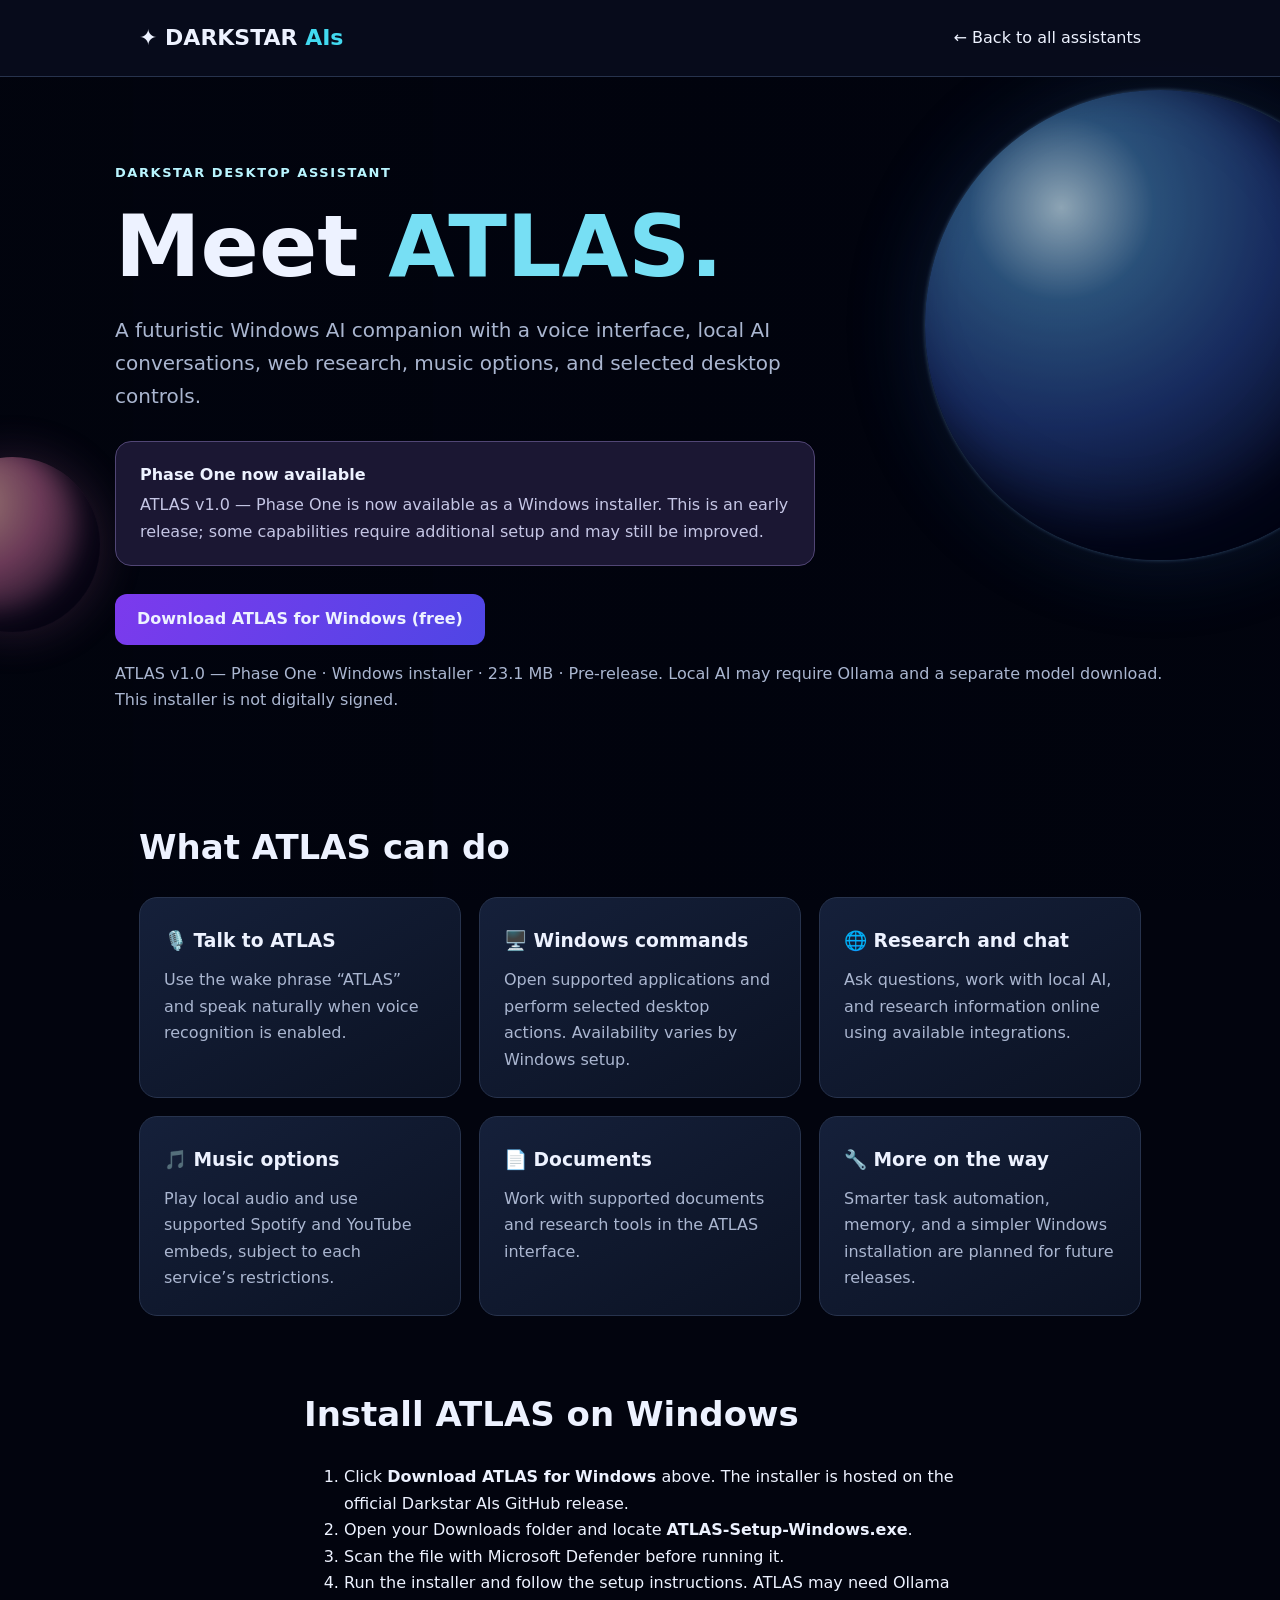
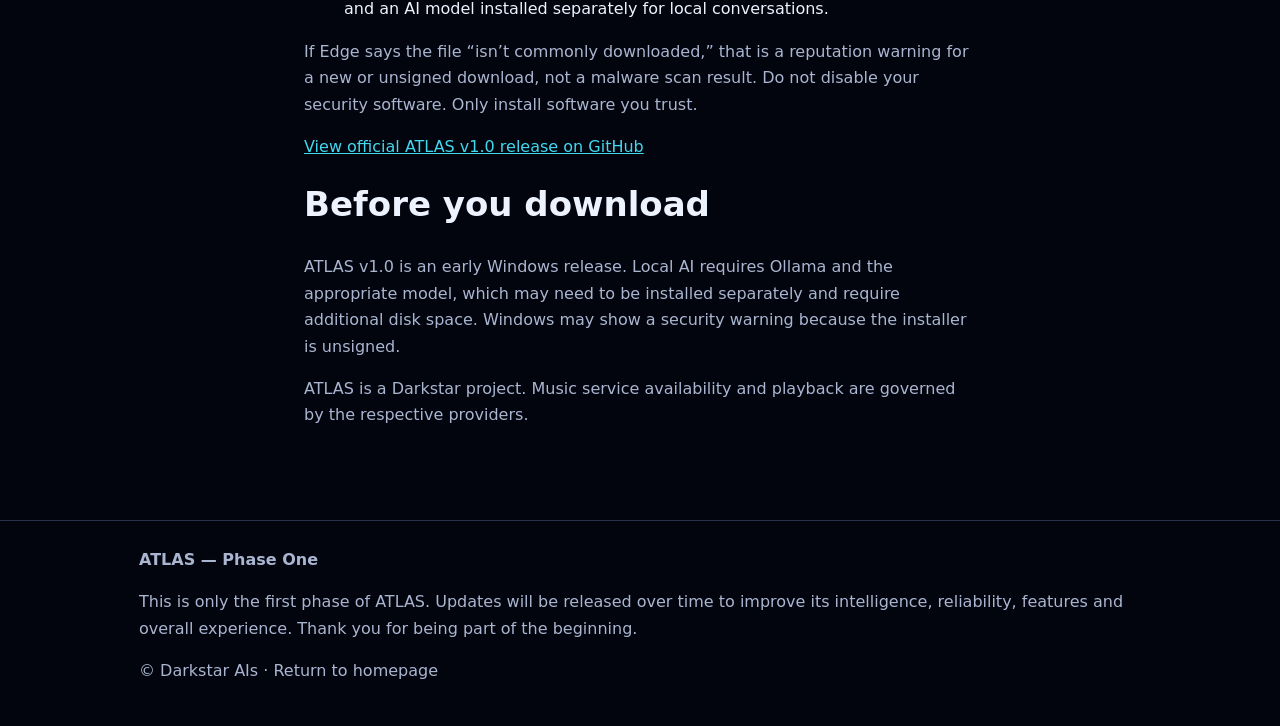
==== atlas.html @ 37f244d8 "Use real Webb nebula photography behind Darkstar site and ATLAS page" ====
<!doctype html>
<html lang="en"><head><meta charset="utf-8"><meta name="viewport" content="width=device-width, initial-scale=1"><meta name="description" content="ATLAS for Windows — the Darkstar desktop AI assistant."><title>ATLAS for Windows | Darkstar AIs</title>
<style>:root{color-scheme:dark;--bg:#060917;--panel:#10182b;--line:#27334d;--cyan:#42d9ef;--muted:#aab6d0}*{box-sizing:border-box}body{margin:0;background:radial-gradient(ellipse at 80% 0%,#241544 0%,transparent 42%),radial-gradient(ellipse at 0% 50%,#092943 0%,transparent 38%),var(--bg);font:16px/1.65 system-ui,Segoe UI,Arial,sans-serif;color:#edf2ff}a{color:inherit;text-decoration:none}.wrap{max-width:1050px;margin:auto;padding:0 24px}header{border-bottom:1px solid var(--line);background:#080d1de8}nav{min-height:76px;display:flex;align-items:center;justify-content:space-between;gap:16px}.brand{font-weight:850;font-size:22px}.brand span{color:var(--cyan)}.button{display:inline-flex;padding:12px 22px;border-radius:12px;background:linear-gradient(120deg,#7c3aed,#4f46e5);font-weight:700}.button.disabled{background:#30384f;color:#c5cadd;cursor:not-allowed}.hero{padding:85px 0 55px}.eyebrow{color:#b9f5ff;font-size:13px;letter-spacing:.12em;font-weight:750;text-transform:uppercase}h1{font-size:clamp(50px,8vw,86px);line-height:1.1;margin:16px 0}h1 span{color:#77dff4}.lead{max-width:700px;font-size:20px;color:var(--muted)}.notice{border:1px solid #514675;border-radius:16px;padding:20px 24px;background:#1b1733;max-width:700px;margin:28px 0}.notice strong{display:block;margin-bottom:4px}.notice p{margin:0;color:#c5c6e5}.grid{display:grid;grid-template-columns:repeat(3,1fr);gap:18px}.card{background:linear-gradient(150deg,#15203a,#0b1223);border:1px solid var(--line);padding:24px;border-radius:18px}.card h3{margin:4px 0 10px}.card p{color:var(--muted);margin:0}section{padding:35px 0}h2{font-size:34px;margin:0 0 22px}.muted{color:var(--muted)}.requirements{max-width:720px}footer{border-top:1px solid var(--line);padding:26px 0;margin-top:40px;color:var(--muted)}@media(max-width:750px){.grid{grid-template-columns:1fr}.hero{padding-top:55px}}
/* Darkstar cosmic background: stars, nebula clouds and two distant planets */
body{background:#02040e;min-height:100vh;isolation:isolate}
body::before{content:"";position:fixed;inset:0;z-index:-1;pointer-events:none;background:
radial-gradient(ellipse 44% 36% at 73% 25%,rgba(112,38,168,.35),transparent 78%),
radial-gradient(ellipse 39% 42% at 17% 62%,rgba(15,94,148,.31),transparent 80%),
radial-gradient(ellipse 30% 22% at 49% 78%,rgba(150,46,110,.17),transparent 80%),
radial-gradient(1px 1px at 9% 13%,#fff 98%,transparent),radial-gradient(2px 2px at 26% 39%,#cdeaff 98%,transparent),radial-gradient(1px 1px at 46% 9%,#fff 98%,transparent),radial-gradient(2px 2px at 67% 52%,#fff 98%,transparent),radial-gradient(1px 1px at 88% 73%,#d4d5ff 98%,transparent),radial-gradient(1px 1px at 35% 84%,#fff 98%,transparent),radial-gradient(1px 1px at 78% 12%,#fff 98%,transparent),radial-gradient(1px 1px at 12% 90%,#fff 98%,transparent);background-size:100% 100%,100% 100%,100% 100%,197px 211px,263px 257px,181px 191px,311px 277px,233px 229px,173px 163px,289px 241px,227px 217px}
body::after{content:"";position:fixed;right:-115px;top:10vh;width:min(38vw,470px);height:min(38vw,470px);min-width:230px;min-height:230px;border-radius:50%;pointer-events:none;z-index:-1;background:radial-gradient(circle at 29% 25%,rgba(187,217,235,.92),rgba(60,115,169,.85) 19%,rgba(30,55,117,.95) 45%,#090f2b 72%);box-shadow:inset -38px -30px 58px #010414,0 0 90px #2d65b044,0 0 4px #8dc6ff77;opacity:.82}
main{position:relative}main::before{content:"";position:absolute;top:380px;left:-75px;width:175px;height:175px;border-radius:50%;z-index:-1;pointer-events:none;background:radial-gradient(circle at 28% 26%,#c89a92,#8e4c70 37%,#25152e 75%);box-shadow:inset -18px -17px 27px #090515,0 0 48px #ac5e9755;opacity:.75}
.card,.panel,.notice{backdrop-filter:blur(8px)}
@media(max-width:720px){body::after{right:-110px;top:14vh;opacity:.45}main::before{opacity:.38}}

/* Photographic nebula background, with dark overlay for accessible text */
body::before{background-image:linear-gradient(90deg,rgba(2,4,14,.77),rgba(2,4,14,.58) 55%,rgba(2,4,14,.72)),url("https://cdn.esawebb.org/archives/images/screen/pillarsofcreation_composite.jpg");background-size:cover;background-position:center center;background-repeat:no-repeat;opacity:.88}
body::after{box-shadow:inset -38px -30px 58px #010414,0 0 90px #2d65b044,0 0 4px #8dc6ff77}
</style></head>
<body><header><div class="wrap"><nav><a class="brand" href="/">✦ DARKSTAR <span>AIs</span></a><a href="/">← Back to all assistants</a></nav></div></header>
<main><div class="wrap hero"><div class="eyebrow">Darkstar desktop assistant</div><h1>Meet <span>ATLAS.</span></h1><p class="lead">A futuristic Windows AI companion with a voice interface, local AI conversations, web research, music options, and selected desktop controls.</p><div class="notice" role="status"><strong>Phase One now available</strong><p>ATLAS v1.0 — Phase One is now available as a Windows installer. This is an early release; some capabilities require additional setup and may still be improved.</p></div><a class="button" href="https://github.com/DarkStar-AIs/darkstar-ais/releases/download/v1.0.0/ATLAS-Setup-Windows.exe" aria-label="Download ATLAS Windows installer from official GitHub release">Download ATLAS for Windows (free)</a><p class="muted">ATLAS v1.0 — Phase One · Windows installer · 23.1 MB · Pre-release. Local AI may require Ollama and a separate model download. This installer is not digitally signed.</p></div>
<section><div class="wrap"><h2>What ATLAS can do</h2><div class="grid"><div class="card"><h3>🎙️ Talk to ATLAS</h3><p>Use the wake phrase “ATLAS” and speak naturally when voice recognition is enabled.</p></div><div class="card"><h3>🖥️ Windows commands</h3><p>Open supported applications and perform selected desktop actions. Availability varies by Windows setup.</p></div><div class="card"><h3>🌐 Research and chat</h3><p>Ask questions, work with local AI, and research information online using available integrations.</p></div><div class="card"><h3>🎵 Music options</h3><p>Play local audio and use supported Spotify and YouTube embeds, subject to each service’s restrictions.</p></div><div class="card"><h3>📄 Documents</h3><p>Work with supported documents and research tools in the ATLAS interface.</p></div><div class="card"><h3>🔧 More on the way</h3><p>Smarter task automation, memory, and a simpler Windows installation are planned for future releases.</p></div></div></div></section>
<section><div class="wrap requirements"><h2>Install ATLAS on Windows</h2><ol><li>Click <strong>Download ATLAS for Windows</strong> above. The installer is hosted on the official Darkstar AIs GitHub release.</li><li>Open your Downloads folder and locate <strong>ATLAS-Setup-Windows.exe</strong>.</li><li>Scan the file with Microsoft Defender before running it.</li><li>Run the installer and follow the setup instructions. ATLAS may need Ollama and an AI model installed separately for local conversations.</li></ol><p class="muted">If Edge says the file “isn’t commonly downloaded,” that is a reputation warning for a new or unsigned download, not a malware scan result. Do not disable your security software. Only install software you trust.</p><p><a href="https://github.com/DarkStar-AIs/darkstar-ais/releases/tag/v1.0.0" target="_blank" rel="noopener noreferrer" style="color:var(--cyan);text-decoration:underline">View official ATLAS v1.0 release on GitHub</a></p><h2>Before you download</h2><p class="muted">ATLAS v1.0 is an early Windows release. Local AI requires Ollama and the appropriate model, which may need to be installed separately and require additional disk space. Windows may show a security warning because the installer is unsigned.</p><p class="muted">ATLAS is a Darkstar project. Music service availability and playback are governed by the respective providers.</p></div></section></main><footer><div class="wrap"><strong>ATLAS — Phase One</strong><p>This is only the first phase of ATLAS. Updates will be released over time to improve its intelligence, reliability, features and overall experience. Thank you for being part of the beginning.</p><p>© Darkstar AIs · <a href="/">Return to homepage</a></p></div></footer></body></html>
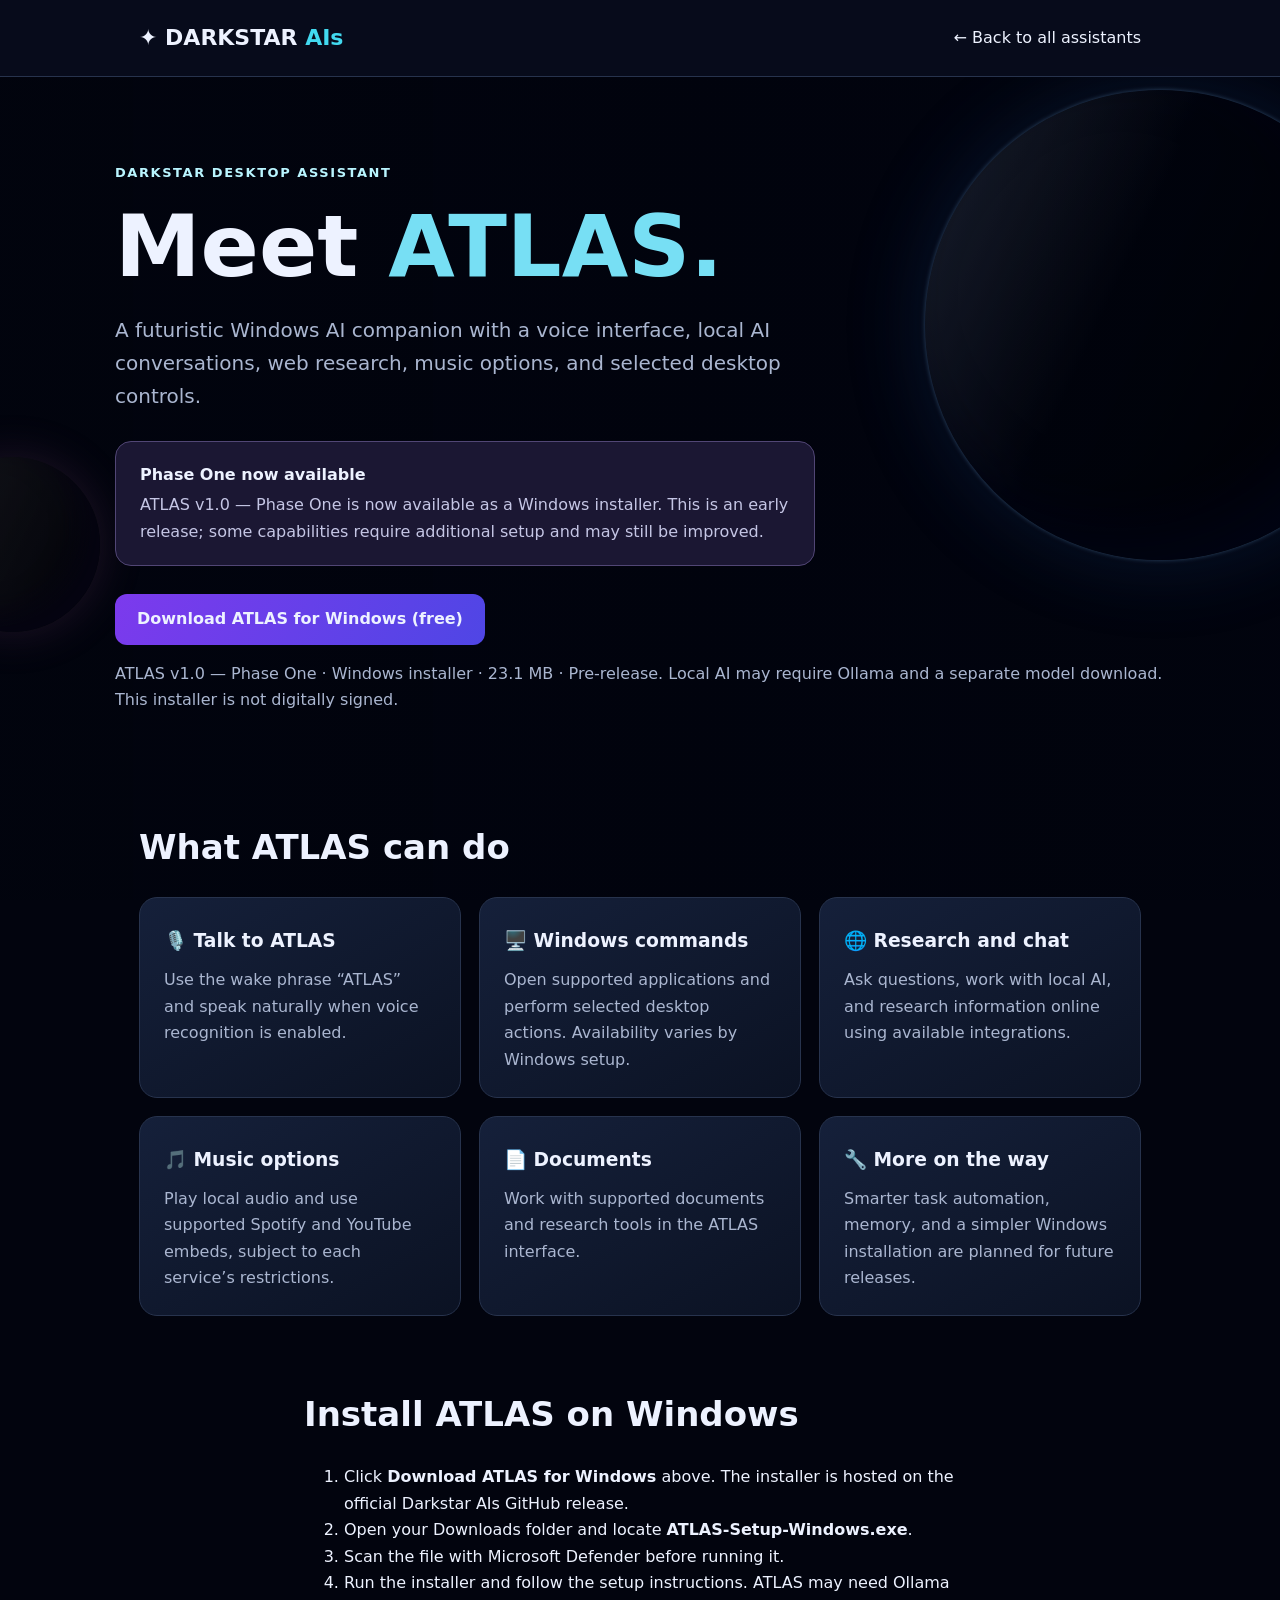
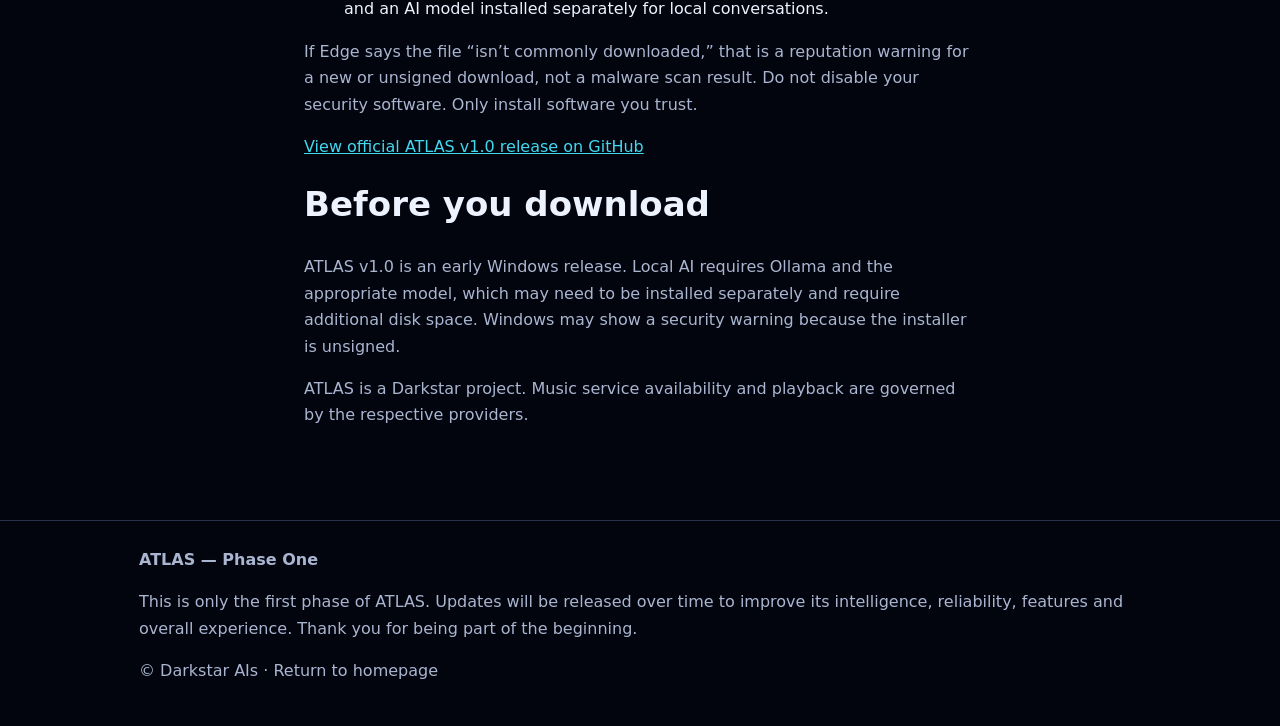
==== commit a370e463: "Replace flat gradient planets with NASA Jupiter photographic textures" ====
--- a/atlas.html
+++ b/atlas.html
@@ -16,6 +16,10 @@
 /* Photographic nebula background, with dark overlay for accessible text */
 body::before{background-image:linear-gradient(90deg,rgba(2,4,14,.77),rgba(2,4,14,.58) 55%,rgba(2,4,14,.72)),url("https://cdn.esawebb.org/archives/images/screen/pillarsofcreation_composite.jpg");background-size:cover;background-position:center center;background-repeat:no-repeat;opacity:.88}
 body::after{box-shadow:inset -38px -30px 58px #010414,0 0 90px #2d65b044,0 0 4px #8dc6ff77}
+
+/* Replace synthetic gradient planets with textured Jupiter imagery */
+body::after{background-image:linear-gradient(115deg,rgba(185,212,247,.20),rgba(0,0,0,.12) 42%,rgba(0,0,0,.83) 92%),url("https://images-assets.nasa.gov/image/PIA01492/PIA01492~orig.jpg");background-size:cover;background-position:center center;opacity:.72}
+main::before{background-image:linear-gradient(115deg,rgba(240,211,179,.15),rgba(0,0,0,.75)),url("https://images-assets.nasa.gov/image/PIA01492/PIA01492~orig.jpg");background-size:cover;background-position:center;opacity:.55}
 </style></head>
 <body><header><div class="wrap"><nav><a class="brand" href="/">✦ DARKSTAR <span>AIs</span></a><a href="/">← Back to all assistants</a></nav></div></header>
 <main><div class="wrap hero"><div class="eyebrow">Darkstar desktop assistant</div><h1>Meet <span>ATLAS.</span></h1><p class="lead">A futuristic Windows AI companion with a voice interface, local AI conversations, web research, music options, and selected desktop controls.</p><div class="notice" role="status"><strong>Phase One now available</strong><p>ATLAS v1.0 — Phase One is now available as a Windows installer. This is an early release; some capabilities require additional setup and may still be improved.</p></div><a class="button" href="https://github.com/DarkStar-AIs/darkstar-ais/releases/download/v1.0.0/ATLAS-Setup-Windows.exe" aria-label="Download ATLAS Windows installer from official GitHub release">Download ATLAS for Windows (free)</a><p class="muted">ATLAS v1.0 — Phase One · Windows installer · 23.1 MB · Pre-release. Local AI may require Ollama and a separate model download. This installer is not digitally signed.</p></div>
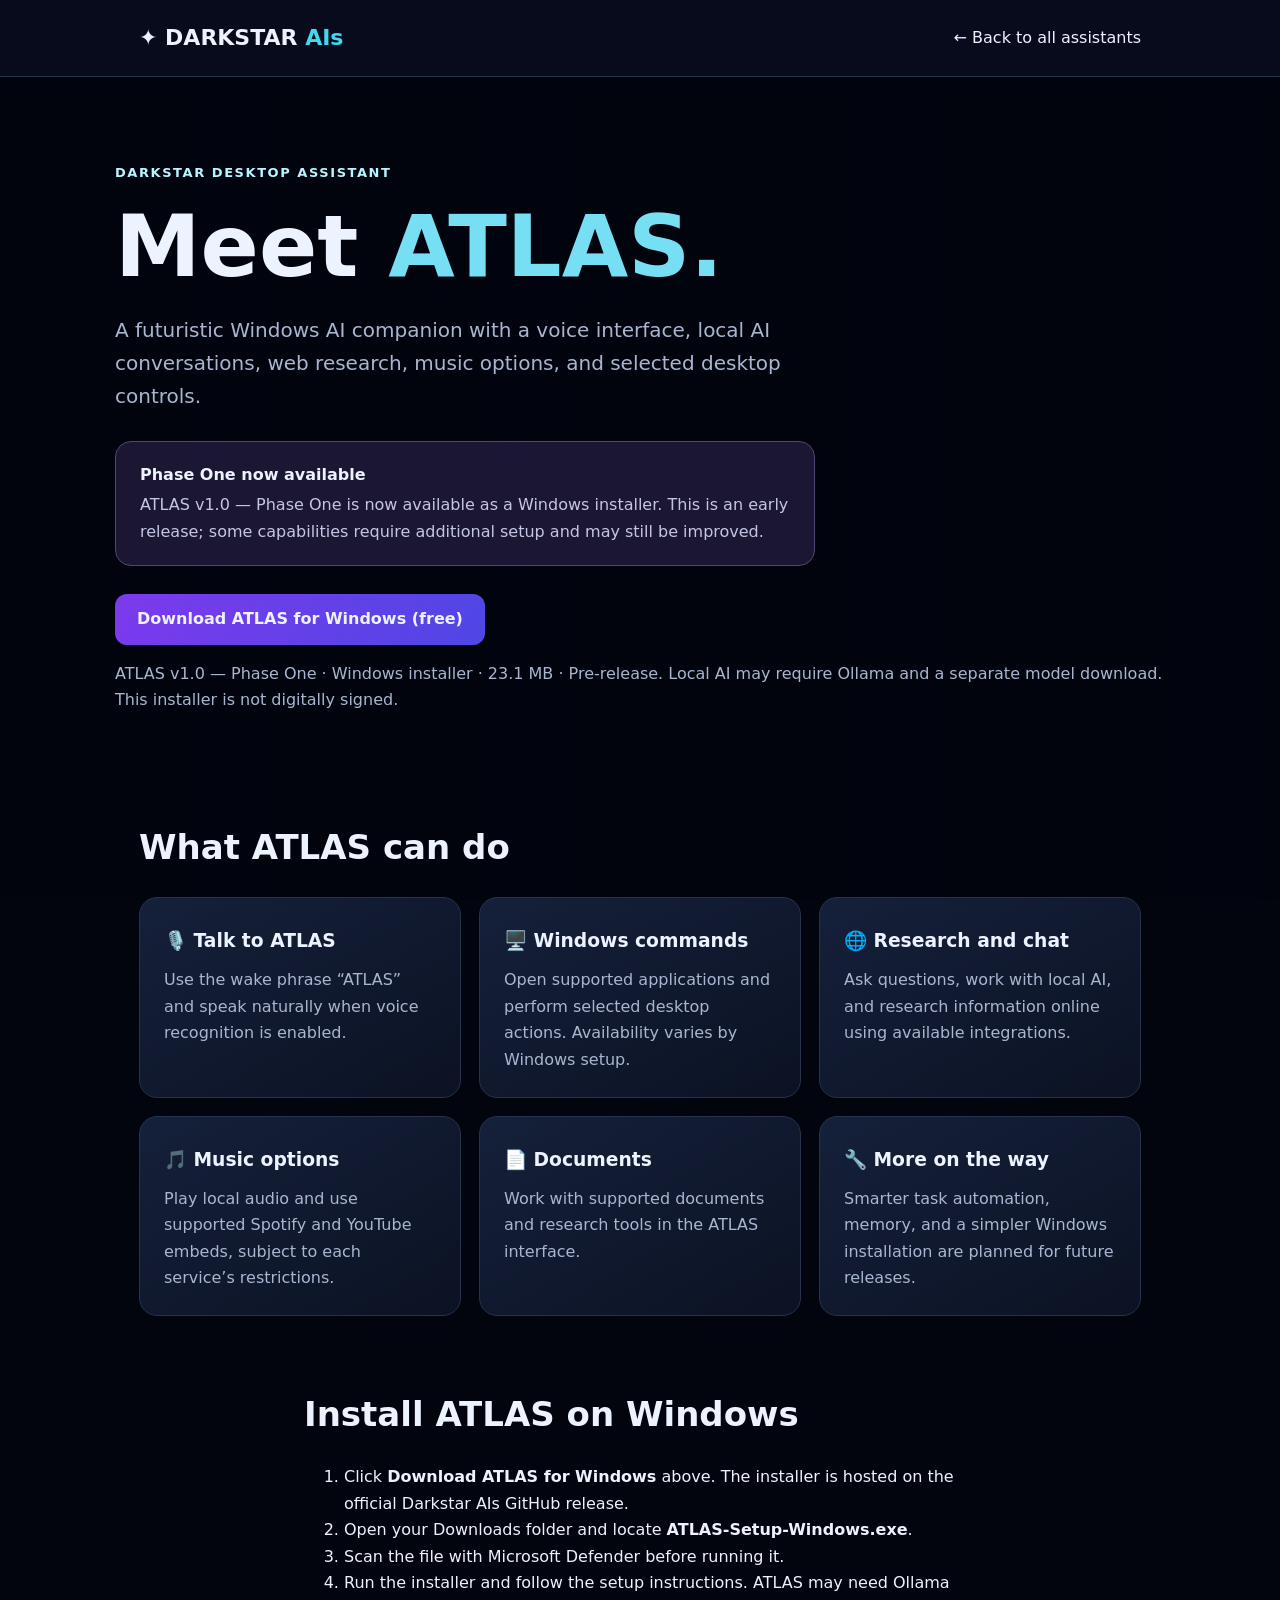
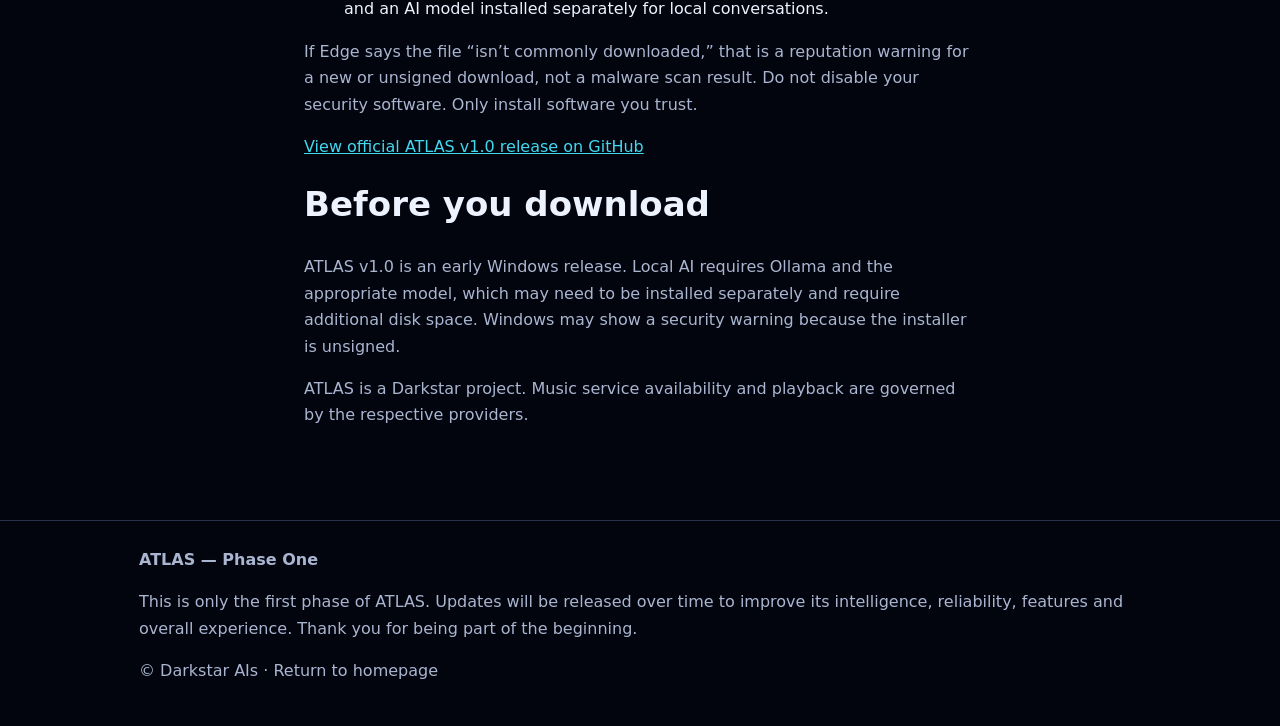
==== commit a2a2e0e1: "Remove broken CSS planets and black halos; keep clean photorealistic nebula background" ====
--- a/atlas.html
+++ b/atlas.html
@@ -1,25 +1,12 @@
 <!doctype html>
 <html lang="en"><head><meta charset="utf-8"><meta name="viewport" content="width=device-width, initial-scale=1"><meta name="description" content="ATLAS for Windows — the Darkstar desktop AI assistant."><title>ATLAS for Windows | Darkstar AIs</title>
 <style>:root{color-scheme:dark;--bg:#060917;--panel:#10182b;--line:#27334d;--cyan:#42d9ef;--muted:#aab6d0}*{box-sizing:border-box}body{margin:0;background:radial-gradient(ellipse at 80% 0%,#241544 0%,transparent 42%),radial-gradient(ellipse at 0% 50%,#092943 0%,transparent 38%),var(--bg);font:16px/1.65 system-ui,Segoe UI,Arial,sans-serif;color:#edf2ff}a{color:inherit;text-decoration:none}.wrap{max-width:1050px;margin:auto;padding:0 24px}header{border-bottom:1px solid var(--line);background:#080d1de8}nav{min-height:76px;display:flex;align-items:center;justify-content:space-between;gap:16px}.brand{font-weight:850;font-size:22px}.brand span{color:var(--cyan)}.button{display:inline-flex;padding:12px 22px;border-radius:12px;background:linear-gradient(120deg,#7c3aed,#4f46e5);font-weight:700}.button.disabled{background:#30384f;color:#c5cadd;cursor:not-allowed}.hero{padding:85px 0 55px}.eyebrow{color:#b9f5ff;font-size:13px;letter-spacing:.12em;font-weight:750;text-transform:uppercase}h1{font-size:clamp(50px,8vw,86px);line-height:1.1;margin:16px 0}h1 span{color:#77dff4}.lead{max-width:700px;font-size:20px;color:var(--muted)}.notice{border:1px solid #514675;border-radius:16px;padding:20px 24px;background:#1b1733;max-width:700px;margin:28px 0}.notice strong{display:block;margin-bottom:4px}.notice p{margin:0;color:#c5c6e5}.grid{display:grid;grid-template-columns:repeat(3,1fr);gap:18px}.card{background:linear-gradient(150deg,#15203a,#0b1223);border:1px solid var(--line);padding:24px;border-radius:18px}.card h3{margin:4px 0 10px}.card p{color:var(--muted);margin:0}section{padding:35px 0}h2{font-size:34px;margin:0 0 22px}.muted{color:var(--muted)}.requirements{max-width:720px}footer{border-top:1px solid var(--line);padding:26px 0;margin-top:40px;color:var(--muted)}@media(max-width:750px){.grid{grid-template-columns:1fr}.hero{padding-top:55px}}
-/* Darkstar cosmic background: stars, nebula clouds and two distant planets */
+/* Darkstar deep-space photography: remove all artificial planet circles. */
 body{background:#02040e;min-height:100vh;isolation:isolate}
-body::before{content:"";position:fixed;inset:0;z-index:-1;pointer-events:none;background:
-radial-gradient(ellipse 44% 36% at 73% 25%,rgba(112,38,168,.35),transparent 78%),
-radial-gradient(ellipse 39% 42% at 17% 62%,rgba(15,94,148,.31),transparent 80%),
-radial-gradient(ellipse 30% 22% at 49% 78%,rgba(150,46,110,.17),transparent 80%),
-radial-gradient(1px 1px at 9% 13%,#fff 98%,transparent),radial-gradient(2px 2px at 26% 39%,#cdeaff 98%,transparent),radial-gradient(1px 1px at 46% 9%,#fff 98%,transparent),radial-gradient(2px 2px at 67% 52%,#fff 98%,transparent),radial-gradient(1px 1px at 88% 73%,#d4d5ff 98%,transparent),radial-gradient(1px 1px at 35% 84%,#fff 98%,transparent),radial-gradient(1px 1px at 78% 12%,#fff 98%,transparent),radial-gradient(1px 1px at 12% 90%,#fff 98%,transparent);background-size:100% 100%,100% 100%,100% 100%,197px 211px,263px 257px,181px 191px,311px 277px,233px 229px,173px 163px,289px 241px,227px 217px}
-body::after{content:"";position:fixed;right:-115px;top:10vh;width:min(38vw,470px);height:min(38vw,470px);min-width:230px;min-height:230px;border-radius:50%;pointer-events:none;z-index:-1;background:radial-gradient(circle at 29% 25%,rgba(187,217,235,.92),rgba(60,115,169,.85) 19%,rgba(30,55,117,.95) 45%,#090f2b 72%);box-shadow:inset -38px -30px 58px #010414,0 0 90px #2d65b044,0 0 4px #8dc6ff77;opacity:.82}
-main{position:relative}main::before{content:"";position:absolute;top:380px;left:-75px;width:175px;height:175px;border-radius:50%;z-index:-1;pointer-events:none;background:radial-gradient(circle at 28% 26%,#c89a92,#8e4c70 37%,#25152e 75%);box-shadow:inset -18px -17px 27px #090515,0 0 48px #ac5e9755;opacity:.75}
+body::before{content:"";position:fixed;inset:0;z-index:-1;pointer-events:none;background:linear-gradient(90deg,rgba(2,4,14,.77),rgba(2,4,14,.58) 55%,rgba(2,4,14,.72)),url("https://cdn.esawebb.org/archives/images/screen/pillarsofcreation_composite.jpg") center center / cover no-repeat;opacity:.9}
+body::after,main::before{content:none!important;display:none!important}
+main{position:relative}
 .card,.panel,.notice{backdrop-filter:blur(8px)}
-@media(max-width:720px){body::after{right:-110px;top:14vh;opacity:.45}main::before{opacity:.38}}
-
-/* Photographic nebula background, with dark overlay for accessible text */
-body::before{background-image:linear-gradient(90deg,rgba(2,4,14,.77),rgba(2,4,14,.58) 55%,rgba(2,4,14,.72)),url("https://cdn.esawebb.org/archives/images/screen/pillarsofcreation_composite.jpg");background-size:cover;background-position:center center;background-repeat:no-repeat;opacity:.88}
-body::after{box-shadow:inset -38px -30px 58px #010414,0 0 90px #2d65b044,0 0 4px #8dc6ff77}
-
-/* Replace synthetic gradient planets with textured Jupiter imagery */
-body::after{background-image:linear-gradient(115deg,rgba(185,212,247,.20),rgba(0,0,0,.12) 42%,rgba(0,0,0,.83) 92%),url("https://images-assets.nasa.gov/image/PIA01492/PIA01492~orig.jpg");background-size:cover;background-position:center center;opacity:.72}
-main::before{background-image:linear-gradient(115deg,rgba(240,211,179,.15),rgba(0,0,0,.75)),url("https://images-assets.nasa.gov/image/PIA01492/PIA01492~orig.jpg");background-size:cover;background-position:center;opacity:.55}
 </style></head>
 <body><header><div class="wrap"><nav><a class="brand" href="/">✦ DARKSTAR <span>AIs</span></a><a href="/">← Back to all assistants</a></nav></div></header>
 <main><div class="wrap hero"><div class="eyebrow">Darkstar desktop assistant</div><h1>Meet <span>ATLAS.</span></h1><p class="lead">A futuristic Windows AI companion with a voice interface, local AI conversations, web research, music options, and selected desktop controls.</p><div class="notice" role="status"><strong>Phase One now available</strong><p>ATLAS v1.0 — Phase One is now available as a Windows installer. This is an early release; some capabilities require additional setup and may still be improved.</p></div><a class="button" href="https://github.com/DarkStar-AIs/darkstar-ais/releases/download/v1.0.0/ATLAS-Setup-Windows.exe" aria-label="Download ATLAS Windows installer from official GitHub release">Download ATLAS for Windows (free)</a><p class="muted">ATLAS v1.0 — Phase One · Windows installer · 23.1 MB · Pre-release. Local AI may require Ollama and a separate model download. This installer is not digitally signed.</p></div>
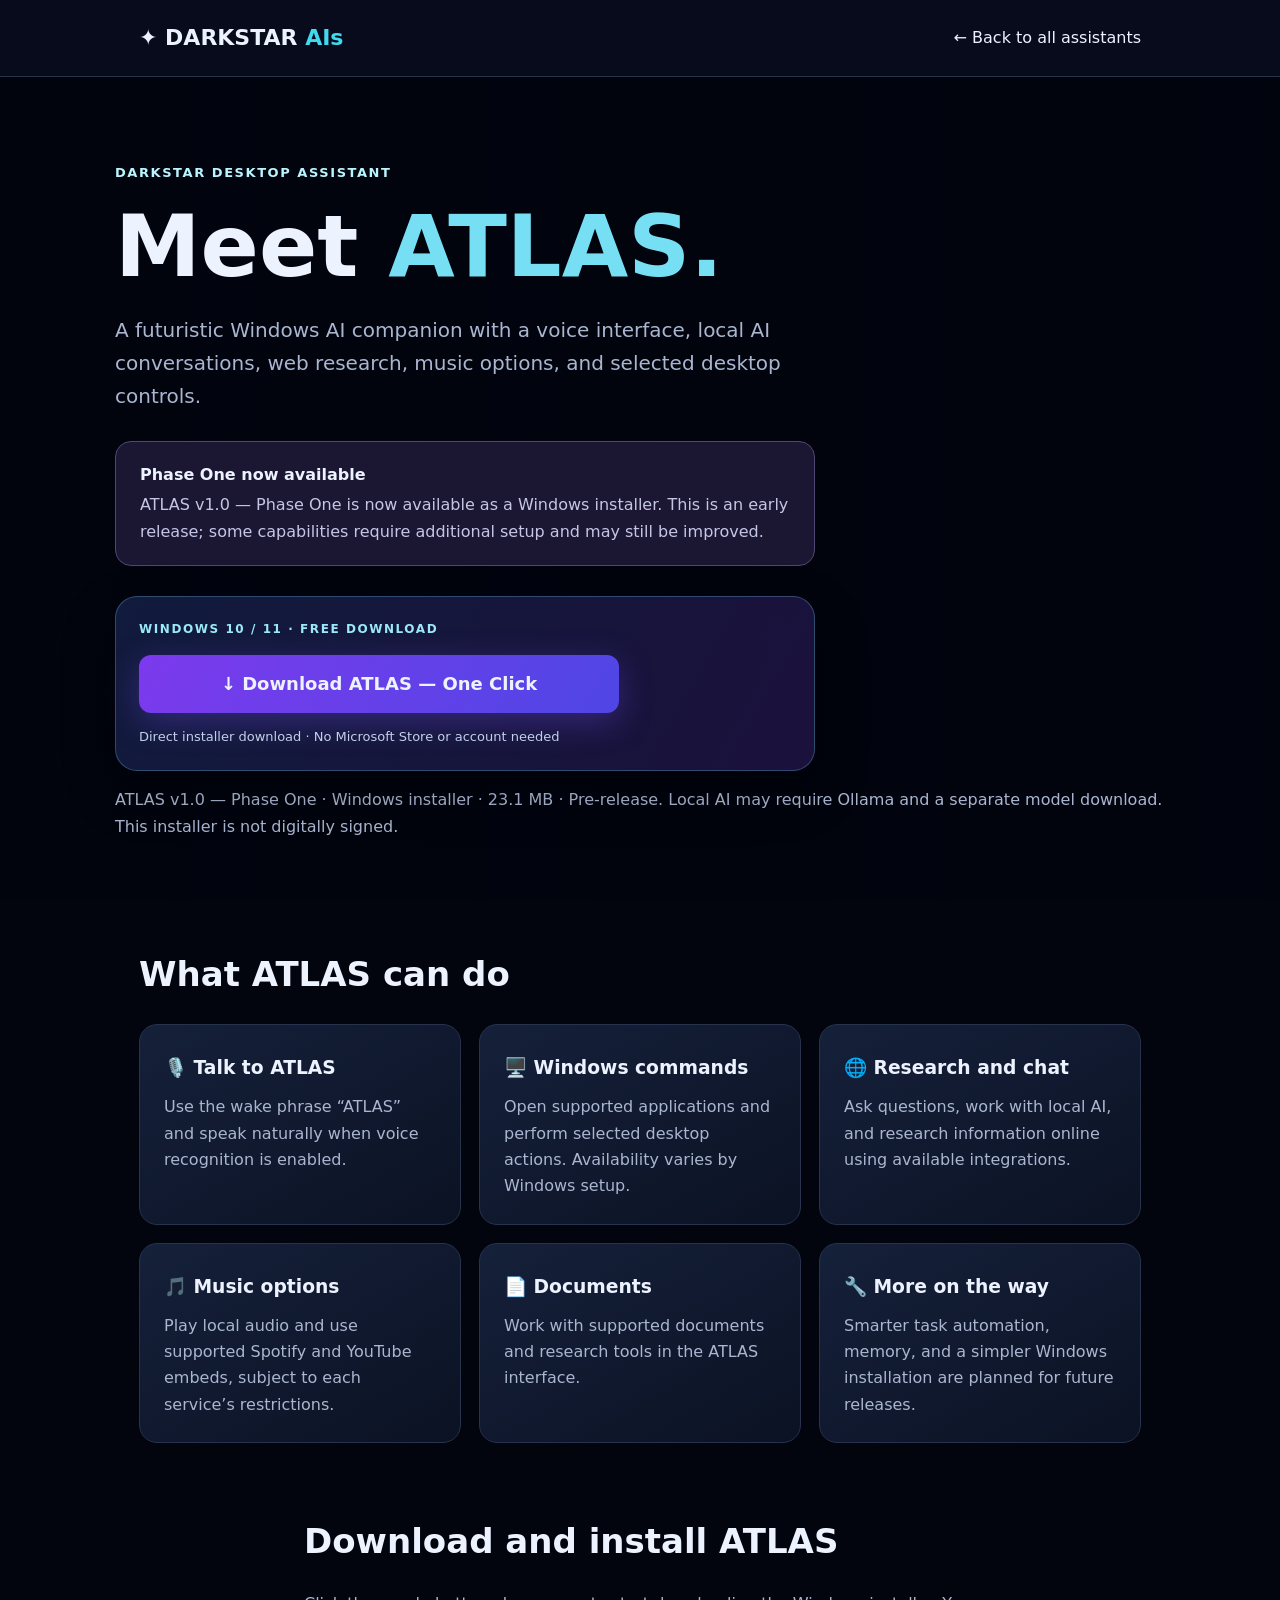
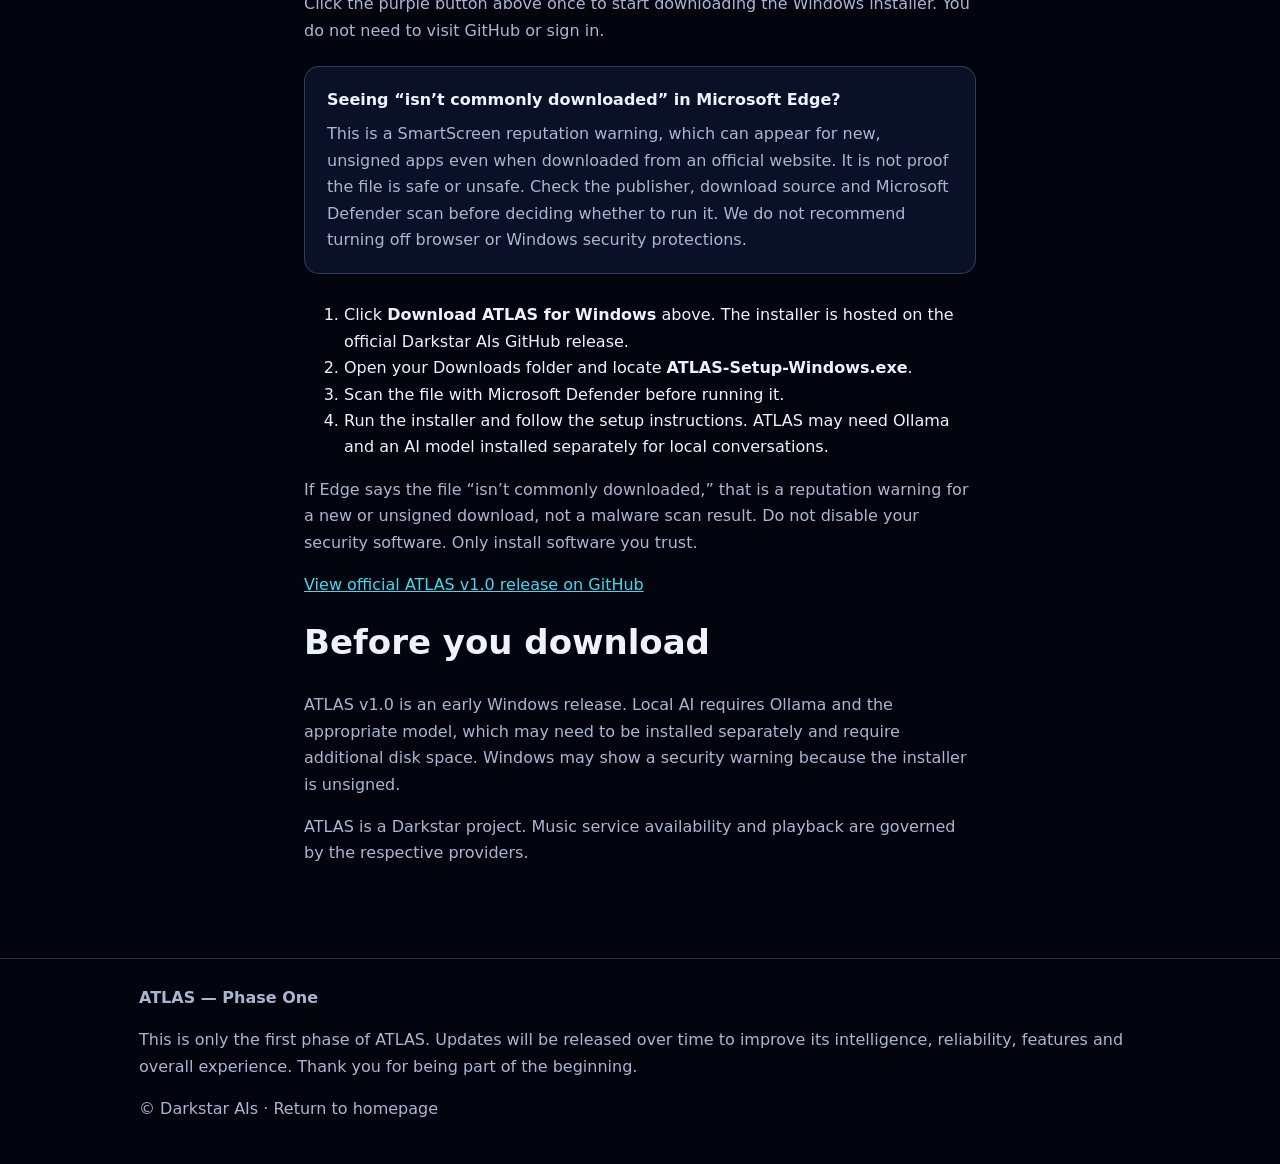
==== commit f5a81498: "Improve ATLAS one-click installer download UI and SmartScreen guidance" ====
--- a/atlas.html
+++ b/atlas.html
@@ -7,8 +7,35 @@
 body::after,main::before{content:none!important;display:none!important}
 main{position:relative}
 .card,.panel,.notice{backdrop-filter:blur(8px)}
+
+/* Actual planet photography: Jupiter and Apollo 17 Earth, no synthetic circles or dark borders. */
+body::after{content:"";display:block!important;position:fixed;right:-110px;top:12vh;width:clamp(290px,38vw,520px);aspect-ratio:1;z-index:-1;pointer-events:none;background:url("https://upload.wikimedia.org/wikipedia/commons/e/e2/Jupiter.jpg") center/cover no-repeat;mask-image:radial-gradient(circle at center,#000 0 42%,transparent 47%);-webkit-mask-image:radial-gradient(circle at center,#000 0 42%,transparent 47%);opacity:.86;filter:drop-shadow(0 0 16px rgba(250,200,160,.2))}
+main::before{content:"";display:block!important;position:absolute;left:-85px;top:390px;width:210px;aspect-ratio:1;z-index:-1;pointer-events:none;background:url("https://upload.wikimedia.org/wikipedia/commons/9/97/The_Earth_seen_from_Apollo_17.jpg") center/cover no-repeat;mask-image:radial-gradient(circle at center,#000 0 42%,transparent 47%);-webkit-mask-image:radial-gradient(circle at center,#000 0 42%,transparent 47%);opacity:.82}
+@media(max-width:720px){body::after{right:-130px;top:18vh;opacity:.56}main::before{left:-100px;opacity:.6}}
+
+/* Planet visibility fix: keep photographic planets above page background but behind content. */
+body{isolation:auto!important;position:relative}
+body::before{z-index:0!important}
+body::after{z-index:0!important;display:block!important;content:""!important;position:fixed!important;right:-85px!important;top:14vh!important;width:clamp(280px,34vw,470px)!important;height:clamp(280px,34vw,470px)!important;border-radius:50%!important;background-image:url("https://upload.wikimedia.org/wikipedia/commons/e/e2/Jupiter.jpg")!important;background-position:center!important;background-size:cover!important;opacity:.94!important;mask-image:radial-gradient(circle,#000 0 46%,transparent 49%)!important;-webkit-mask-image:radial-gradient(circle,#000 0 46%,transparent 49%)!important}
+body>header,body>main,body>footer{position:relative;z-index:1}
+main::before{z-index:0!important;display:block!important;content:""!important;position:absolute!important;top:330px!important;left:-90px!important;width:220px!important;height:220px!important;border-radius:50%!important;background-image:url("https://upload.wikimedia.org/wikipedia/commons/9/97/The_Earth_seen_from_Apollo_17.jpg")!important;background-position:center!important;background-size:cover!important;opacity:.9!important;mask-image:radial-gradient(circle,#000 0 46%,transparent 49%)!important;-webkit-mask-image:radial-gradient(circle,#000 0 46%,transparent 49%)!important}
+main>.wrap,main>section{position:relative;z-index:1}
+@media(max-width:720px){body::after{right:-150px!important;opacity:.6!important}main::before{left:-125px!important;opacity:.65!important}}
+
+/* Planet removal: retain nebula photography only. */
+body::after,main::before{content:none!important;display:none!important;background:none!important}
+
+/* One-click installer presentation */
+.download-box{max-width:700px;margin:30px 0 16px;padding:23px;border-radius:22px;border:1px solid rgba(119,213,244,.28);background:linear-gradient(120deg,rgba(19,30,66,.9),rgba(31,20,69,.85));box-shadow:0 20px 55px rgba(0,0,0,.24);backdrop-filter:blur(12px)}
+.download-kicker{font-size:12px;letter-spacing:.13em;color:#9be8fa;font-weight:800;margin-bottom:15px}
+.download-main{display:flex;max-width:480px;min-height:58px;align-items:center;justify-content:center;text-align:center;font-size:18px;box-shadow:0 9px 32px rgba(111,73,234,.34)}
+.download-main:hover{filter:brightness(1.15);transform:translateY(-2px)}
+.download-caption{font-size:13px;color:#c2d1eb;margin:13px 0 0}
+.download-help{margin:22px 0 28px;padding:20px 22px;border:1px solid rgba(121,172,225,.3);border-radius:15px;background:rgba(13,22,45,.78)}
+.download-help p{color:var(--muted);margin:8px 0 0}
+@media(max-width:750px){.download-box{padding:18px}.download-main{font-size:16px}}
 </style></head>
 <body><header><div class="wrap"><nav><a class="brand" href="/">✦ DARKSTAR <span>AIs</span></a><a href="/">← Back to all assistants</a></nav></div></header>
-<main><div class="wrap hero"><div class="eyebrow">Darkstar desktop assistant</div><h1>Meet <span>ATLAS.</span></h1><p class="lead">A futuristic Windows AI companion with a voice interface, local AI conversations, web research, music options, and selected desktop controls.</p><div class="notice" role="status"><strong>Phase One now available</strong><p>ATLAS v1.0 — Phase One is now available as a Windows installer. This is an early release; some capabilities require additional setup and may still be improved.</p></div><a class="button" href="https://github.com/DarkStar-AIs/darkstar-ais/releases/download/v1.0.0/ATLAS-Setup-Windows.exe" aria-label="Download ATLAS Windows installer from official GitHub release">Download ATLAS for Windows (free)</a><p class="muted">ATLAS v1.0 — Phase One · Windows installer · 23.1 MB · Pre-release. Local AI may require Ollama and a separate model download. This installer is not digitally signed.</p></div>
+<main><div class="wrap hero"><div class="eyebrow">Darkstar desktop assistant</div><h1>Meet <span>ATLAS.</span></h1><p class="lead">A futuristic Windows AI companion with a voice interface, local AI conversations, web research, music options, and selected desktop controls.</p><div class="notice" role="status"><strong>Phase One now available</strong><p>ATLAS v1.0 — Phase One is now available as a Windows installer. This is an early release; some capabilities require additional setup and may still be improved.</p></div><div class="download-box"><div class="download-kicker">WINDOWS 10 / 11 · FREE DOWNLOAD</div><a class="button download-main" href="https://github.com/DarkStar-AIs/darkstar-ais/releases/download/v1.0.0/ATLAS-Setup-Windows.exe" aria-label="Download ATLAS Windows installer directly from official GitHub release">↓ Download ATLAS — One Click</a><p class="download-caption">Direct installer download · No Microsoft Store or account needed</p></div><p class="muted">ATLAS v1.0 — Phase One · Windows installer · 23.1 MB · Pre-release. Local AI may require Ollama and a separate model download. This installer is not digitally signed.</p></div>
 <section><div class="wrap"><h2>What ATLAS can do</h2><div class="grid"><div class="card"><h3>🎙️ Talk to ATLAS</h3><p>Use the wake phrase “ATLAS” and speak naturally when voice recognition is enabled.</p></div><div class="card"><h3>🖥️ Windows commands</h3><p>Open supported applications and perform selected desktop actions. Availability varies by Windows setup.</p></div><div class="card"><h3>🌐 Research and chat</h3><p>Ask questions, work with local AI, and research information online using available integrations.</p></div><div class="card"><h3>🎵 Music options</h3><p>Play local audio and use supported Spotify and YouTube embeds, subject to each service’s restrictions.</p></div><div class="card"><h3>📄 Documents</h3><p>Work with supported documents and research tools in the ATLAS interface.</p></div><div class="card"><h3>🔧 More on the way</h3><p>Smarter task automation, memory, and a simpler Windows installation are planned for future releases.</p></div></div></div></section>
-<section><div class="wrap requirements"><h2>Install ATLAS on Windows</h2><ol><li>Click <strong>Download ATLAS for Windows</strong> above. The installer is hosted on the official Darkstar AIs GitHub release.</li><li>Open your Downloads folder and locate <strong>ATLAS-Setup-Windows.exe</strong>.</li><li>Scan the file with Microsoft Defender before running it.</li><li>Run the installer and follow the setup instructions. ATLAS may need Ollama and an AI model installed separately for local conversations.</li></ol><p class="muted">If Edge says the file “isn’t commonly downloaded,” that is a reputation warning for a new or unsigned download, not a malware scan result. Do not disable your security software. Only install software you trust.</p><p><a href="https://github.com/DarkStar-AIs/darkstar-ais/releases/tag/v1.0.0" target="_blank" rel="noopener noreferrer" style="color:var(--cyan);text-decoration:underline">View official ATLAS v1.0 release on GitHub</a></p><h2>Before you download</h2><p class="muted">ATLAS v1.0 is an early Windows release. Local AI requires Ollama and the appropriate model, which may need to be installed separately and require additional disk space. Windows may show a security warning because the installer is unsigned.</p><p class="muted">ATLAS is a Darkstar project. Music service availability and playback are governed by the respective providers.</p></div></section></main><footer><div class="wrap"><strong>ATLAS — Phase One</strong><p>This is only the first phase of ATLAS. Updates will be released over time to improve its intelligence, reliability, features and overall experience. Thank you for being part of the beginning.</p><p>© Darkstar AIs · <a href="/">Return to homepage</a></p></div></footer></body></html>+<section><div class="wrap requirements"><h2>Download and install ATLAS</h2><p class="muted">Click the purple button above once to start downloading the Windows installer. You do not need to visit GitHub or sign in.</p><div class="download-help"><strong>Seeing “isn’t commonly downloaded” in Microsoft Edge?</strong><p>This is a SmartScreen reputation warning, which can appear for new, unsigned apps even when downloaded from an official website. It is not proof the file is safe or unsafe. Check the publisher, download source and Microsoft Defender scan before deciding whether to run it. We do not recommend turning off browser or Windows security protections.</p></div><ol><li>Click <strong>Download ATLAS for Windows</strong> above. The installer is hosted on the official Darkstar AIs GitHub release.</li><li>Open your Downloads folder and locate <strong>ATLAS-Setup-Windows.exe</strong>.</li><li>Scan the file with Microsoft Defender before running it.</li><li>Run the installer and follow the setup instructions. ATLAS may need Ollama and an AI model installed separately for local conversations.</li></ol><p class="muted">If Edge says the file “isn’t commonly downloaded,” that is a reputation warning for a new or unsigned download, not a malware scan result. Do not disable your security software. Only install software you trust.</p><p><a href="https://github.com/DarkStar-AIs/darkstar-ais/releases/tag/v1.0.0" target="_blank" rel="noopener noreferrer" style="color:var(--cyan);text-decoration:underline">View official ATLAS v1.0 release on GitHub</a></p><h2>Before you download</h2><p class="muted">ATLAS v1.0 is an early Windows release. Local AI requires Ollama and the appropriate model, which may need to be installed separately and require additional disk space. Windows may show a security warning because the installer is unsigned.</p><p class="muted">ATLAS is a Darkstar project. Music service availability and playback are governed by the respective providers.</p></div></section></main><footer><div class="wrap"><strong>ATLAS — Phase One</strong><p>This is only the first phase of ATLAS. Updates will be released over time to improve its intelligence, reliability, features and overall experience. Thank you for being part of the beginning.</p><p>© Darkstar AIs · <a href="/">Return to homepage</a></p></div></footer></body></html>
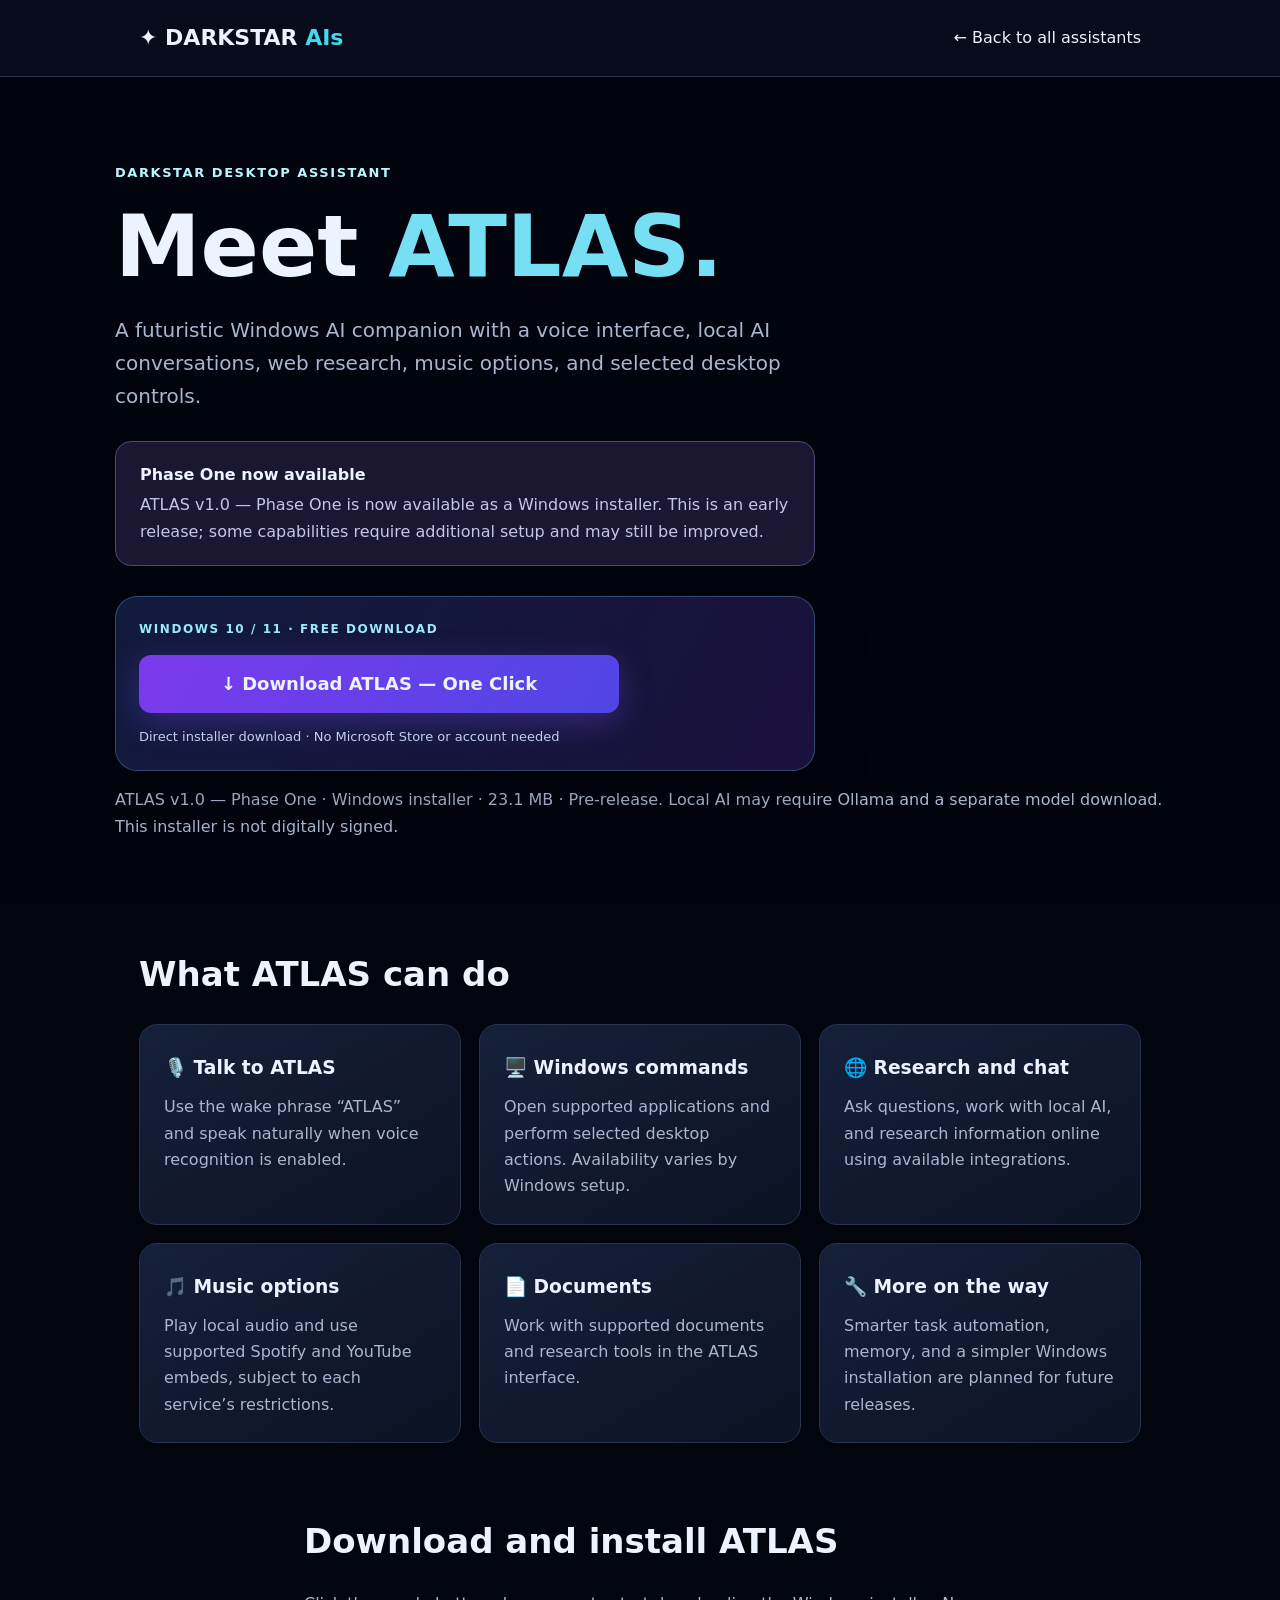
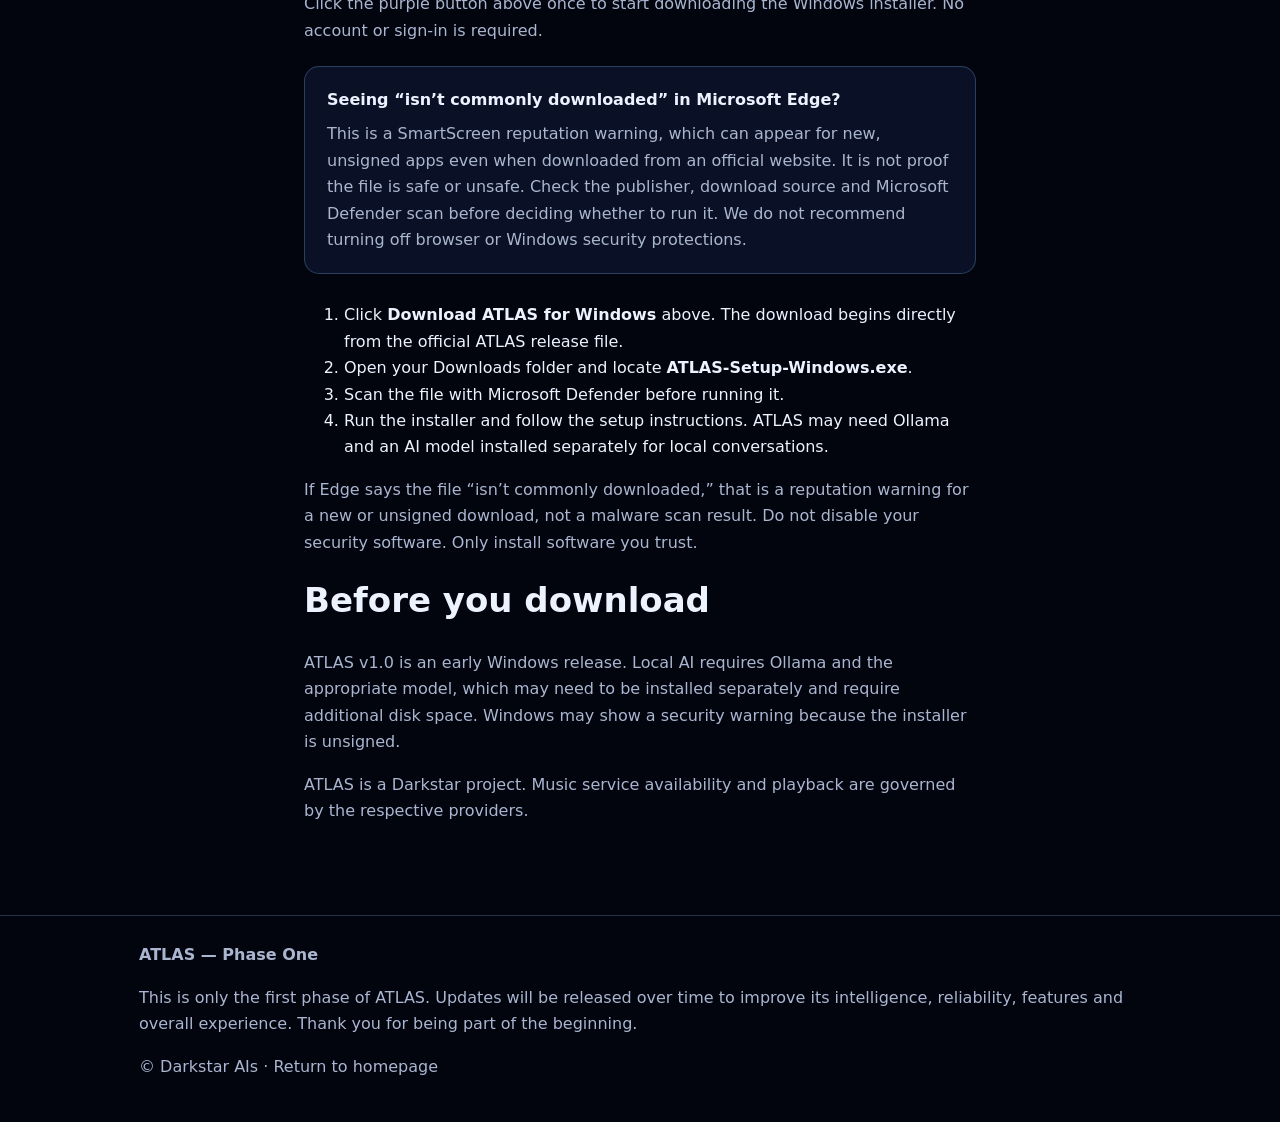
==== commit f73902a1: "Remove visible GitHub release link from ATLAS page while retaining direct installer download" ====
--- a/atlas.html
+++ b/atlas.html
@@ -36,6 +36,6 @@
 @media(max-width:750px){.download-box{padding:18px}.download-main{font-size:16px}}
 </style></head>
 <body><header><div class="wrap"><nav><a class="brand" href="/">✦ DARKSTAR <span>AIs</span></a><a href="/">← Back to all assistants</a></nav></div></header>
-<main><div class="wrap hero"><div class="eyebrow">Darkstar desktop assistant</div><h1>Meet <span>ATLAS.</span></h1><p class="lead">A futuristic Windows AI companion with a voice interface, local AI conversations, web research, music options, and selected desktop controls.</p><div class="notice" role="status"><strong>Phase One now available</strong><p>ATLAS v1.0 — Phase One is now available as a Windows installer. This is an early release; some capabilities require additional setup and may still be improved.</p></div><div class="download-box"><div class="download-kicker">WINDOWS 10 / 11 · FREE DOWNLOAD</div><a class="button download-main" href="https://github.com/DarkStar-AIs/darkstar-ais/releases/download/v1.0.0/ATLAS-Setup-Windows.exe" aria-label="Download ATLAS Windows installer directly from official GitHub release">↓ Download ATLAS — One Click</a><p class="download-caption">Direct installer download · No Microsoft Store or account needed</p></div><p class="muted">ATLAS v1.0 — Phase One · Windows installer · 23.1 MB · Pre-release. Local AI may require Ollama and a separate model download. This installer is not digitally signed.</p></div>
+<main><div class="wrap hero"><div class="eyebrow">Darkstar desktop assistant</div><h1>Meet <span>ATLAS.</span></h1><p class="lead">A futuristic Windows AI companion with a voice interface, local AI conversations, web research, music options, and selected desktop controls.</p><div class="notice" role="status"><strong>Phase One now available</strong><p>ATLAS v1.0 — Phase One is now available as a Windows installer. This is an early release; some capabilities require additional setup and may still be improved.</p></div><div class="download-box"><div class="download-kicker">WINDOWS 10 / 11 · FREE DOWNLOAD</div><a class="button download-main" href="https://github.com/DarkStar-AIs/darkstar-ais/releases/download/v1.0.0/ATLAS-Setup-Windows.exe" aria-label="Download ATLAS Windows installer">↓ Download ATLAS — One Click</a><p class="download-caption">Direct installer download · No Microsoft Store or account needed</p></div><p class="muted">ATLAS v1.0 — Phase One · Windows installer · 23.1 MB · Pre-release. Local AI may require Ollama and a separate model download. This installer is not digitally signed.</p></div>
 <section><div class="wrap"><h2>What ATLAS can do</h2><div class="grid"><div class="card"><h3>🎙️ Talk to ATLAS</h3><p>Use the wake phrase “ATLAS” and speak naturally when voice recognition is enabled.</p></div><div class="card"><h3>🖥️ Windows commands</h3><p>Open supported applications and perform selected desktop actions. Availability varies by Windows setup.</p></div><div class="card"><h3>🌐 Research and chat</h3><p>Ask questions, work with local AI, and research information online using available integrations.</p></div><div class="card"><h3>🎵 Music options</h3><p>Play local audio and use supported Spotify and YouTube embeds, subject to each service’s restrictions.</p></div><div class="card"><h3>📄 Documents</h3><p>Work with supported documents and research tools in the ATLAS interface.</p></div><div class="card"><h3>🔧 More on the way</h3><p>Smarter task automation, memory, and a simpler Windows installation are planned for future releases.</p></div></div></div></section>
-<section><div class="wrap requirements"><h2>Download and install ATLAS</h2><p class="muted">Click the purple button above once to start downloading the Windows installer. You do not need to visit GitHub or sign in.</p><div class="download-help"><strong>Seeing “isn’t commonly downloaded” in Microsoft Edge?</strong><p>This is a SmartScreen reputation warning, which can appear for new, unsigned apps even when downloaded from an official website. It is not proof the file is safe or unsafe. Check the publisher, download source and Microsoft Defender scan before deciding whether to run it. We do not recommend turning off browser or Windows security protections.</p></div><ol><li>Click <strong>Download ATLAS for Windows</strong> above. The installer is hosted on the official Darkstar AIs GitHub release.</li><li>Open your Downloads folder and locate <strong>ATLAS-Setup-Windows.exe</strong>.</li><li>Scan the file with Microsoft Defender before running it.</li><li>Run the installer and follow the setup instructions. ATLAS may need Ollama and an AI model installed separately for local conversations.</li></ol><p class="muted">If Edge says the file “isn’t commonly downloaded,” that is a reputation warning for a new or unsigned download, not a malware scan result. Do not disable your security software. Only install software you trust.</p><p><a href="https://github.com/DarkStar-AIs/darkstar-ais/releases/tag/v1.0.0" target="_blank" rel="noopener noreferrer" style="color:var(--cyan);text-decoration:underline">View official ATLAS v1.0 release on GitHub</a></p><h2>Before you download</h2><p class="muted">ATLAS v1.0 is an early Windows release. Local AI requires Ollama and the appropriate model, which may need to be installed separately and require additional disk space. Windows may show a security warning because the installer is unsigned.</p><p class="muted">ATLAS is a Darkstar project. Music service availability and playback are governed by the respective providers.</p></div></section></main><footer><div class="wrap"><strong>ATLAS — Phase One</strong><p>This is only the first phase of ATLAS. Updates will be released over time to improve its intelligence, reliability, features and overall experience. Thank you for being part of the beginning.</p><p>© Darkstar AIs · <a href="/">Return to homepage</a></p></div></footer></body></html>+<section><div class="wrap requirements"><h2>Download and install ATLAS</h2><p class="muted">Click the purple button above once to start downloading the Windows installer. No account or sign-in is required.</p><div class="download-help"><strong>Seeing “isn’t commonly downloaded” in Microsoft Edge?</strong><p>This is a SmartScreen reputation warning, which can appear for new, unsigned apps even when downloaded from an official website. It is not proof the file is safe or unsafe. Check the publisher, download source and Microsoft Defender scan before deciding whether to run it. We do not recommend turning off browser or Windows security protections.</p></div><ol><li>Click <strong>Download ATLAS for Windows</strong> above. The download begins directly from the official ATLAS release file.</li><li>Open your Downloads folder and locate <strong>ATLAS-Setup-Windows.exe</strong>.</li><li>Scan the file with Microsoft Defender before running it.</li><li>Run the installer and follow the setup instructions. ATLAS may need Ollama and an AI model installed separately for local conversations.</li></ol><p class="muted">If Edge says the file “isn’t commonly downloaded,” that is a reputation warning for a new or unsigned download, not a malware scan result. Do not disable your security software. Only install software you trust.</p><h2>Before you download</h2><p class="muted">ATLAS v1.0 is an early Windows release. Local AI requires Ollama and the appropriate model, which may need to be installed separately and require additional disk space. Windows may show a security warning because the installer is unsigned.</p><p class="muted">ATLAS is a Darkstar project. Music service availability and playback are governed by the respective providers.</p></div></section></main><footer><div class="wrap"><strong>ATLAS — Phase One</strong><p>This is only the first phase of ATLAS. Updates will be released over time to improve its intelligence, reliability, features and overall experience. Thank you for being part of the beginning.</p><p>© Darkstar AIs · <a href="/">Return to homepage</a></p></div></footer></body></html>
